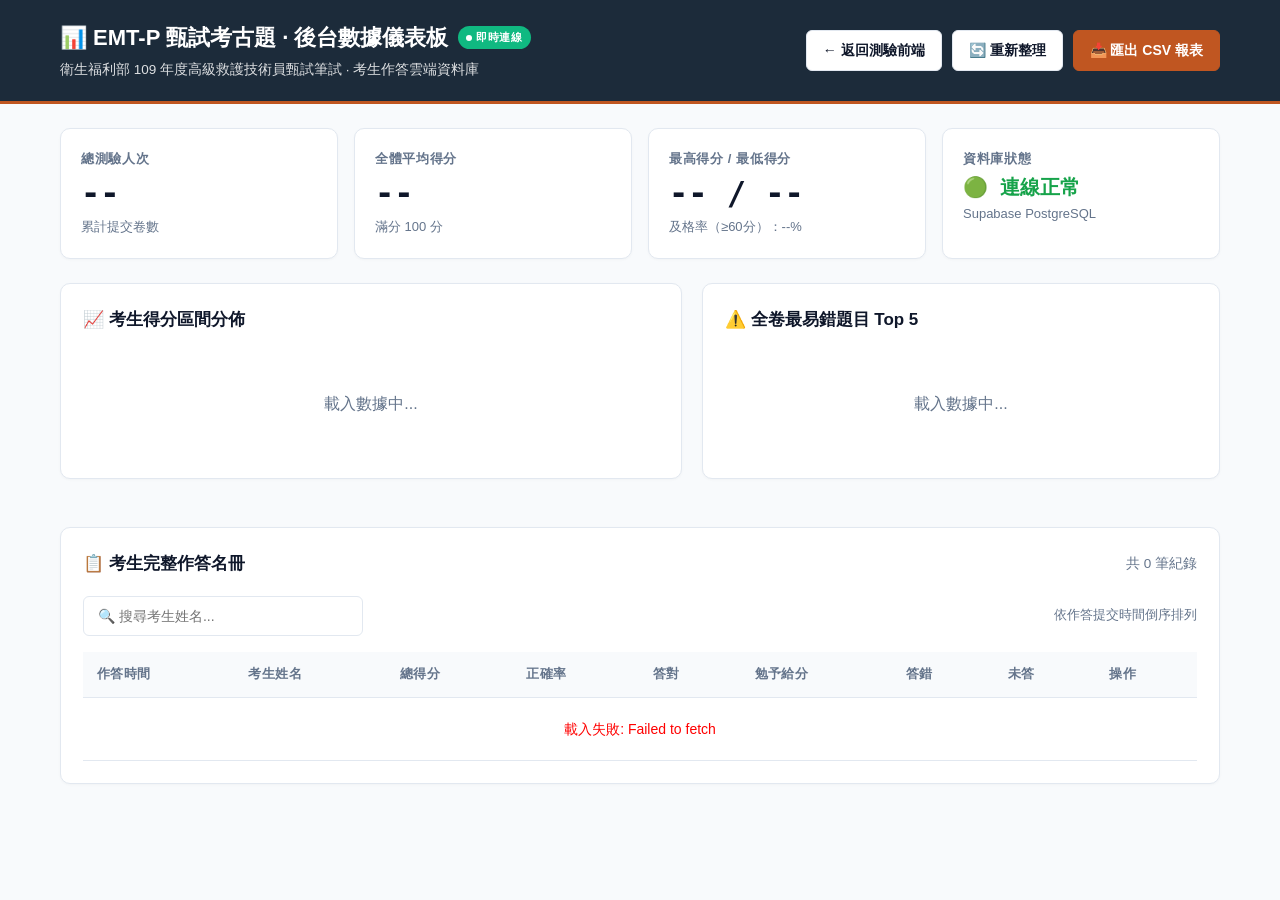
==== dashboard.html @ b6e97ca0 "Deploy dashboard.html for GitHub Pages" ====
<!DOCTYPE html>
<html lang="zh-Hant">
<head>
<meta charset="UTF-8">
<meta name="viewport" content="width=device-width, initial-scale=1">
<title>EMT-P 測驗後台儀表板 · 考生數據統計</title>
<style>
:root {
  --paper: #f8fafc;
  --card: #ffffff;
  --ink: #0f172a;
  --ink-soft: #64748b;
  --line: #e2e8f0;
  --accent: #c05621;
  --accent-soft: #e08a5a;
  --accent-light: #fff7ed;
  --ok: #16a34a;
  --ok-bg: #dcfce7;
  --alt: #ca8a04;
  --alt-bg: #fef9c3;
  --bad: #dc2626;
  --bad-bg: #fee2e2;
  --primary: #2563eb;
  --primary-light: #eff6ff;
}
* { box-sizing: border-box; }
body {
  margin: 0;
  background: var(--paper);
  color: var(--ink);
  font-family: -apple-system, BlinkMacSystemFont, "Segoe UI", Roboto, "Noto Sans TC", sans-serif;
  line-height: 1.6;
}
.wrap { max-width: 1200px; margin: 0 auto; padding: 0 20px; }

/* Top Header */
.header {
  background: #1c2b3a;
  color: #fff;
  padding: 20px 0;
  border-bottom: 3px solid var(--accent);
}
.header-row {
  display: flex;
  justify-content: space-between;
  align-items: center;
  flex-wrap: wrap;
  gap: 16px;
}
.header h1 {
  margin: 0;
  font-size: 22px;
  display: flex;
  align-items: center;
  gap: 10px;
}
.badge-live {
  background: #10b981;
  color: #fff;
  font-size: 11px;
  font-weight: 700;
  padding: 3px 8px;
  border-radius: 12px;
  letter-spacing: .05em;
  display: inline-flex;
  align-items: center;
  gap: 4px;
}
.badge-live::before {
  content: '';
  width: 6px;
  height: 6px;
  background: #fff;
  border-radius: 50%;
  display: inline-block;
  animation: pulse 1.5s infinite;
}
@keyframes pulse {
  0%, 100% { opacity: 1; transform: scale(1); }
  50% { opacity: 0.4; transform: scale(0.8); }
}
.header-actions {
  display: flex;
  gap: 10px;
}
.btn {
  font: inherit;
  font-size: 14px;
  font-weight: 600;
  padding: 8px 16px;
  border-radius: 6px;
  cursor: pointer;
  border: 1px solid var(--line);
  background: #fff;
  color: var(--ink);
  display: inline-flex;
  align-items: center;
  gap: 6px;
  text-decoration: none;
  transition: .15s;
}
.btn:hover { background: #f1f5f9; }
.btn.primary { background: var(--accent); color: #fff; border-color: var(--accent); }
.btn.primary:hover { background: #a8471a; }

/* Metrics Cards */
.metrics-grid {
  display: grid;
  grid-template-columns: repeat(auto-fit, minmax(220px, 1fr));
  gap: 16px;
  margin: 24px 0;
}
.metric-card {
  background: var(--card);
  border: 1px solid var(--line);
  border-radius: 10px;
  padding: 20px;
  box-shadow: 0 1px 3px rgba(0,0,0,0.03);
}
.metric-title {
  font-size: 13px;
  font-weight: 600;
  color: var(--ink-soft);
  text-transform: uppercase;
  letter-spacing: .05em;
  margin-bottom: 6px;
}
.metric-val {
  font-size: 32px;
  font-weight: 800;
  color: var(--ink);
  font-family: ui-monospace, Menlo, monospace;
  line-height: 1.1;
}
.metric-sub {
  font-size: 13px;
  color: var(--ink-soft);
  margin-top: 6px;
}

/* Sections & Grid */
.charts-grid {
  display: grid;
  grid-template-columns: 1.2fr 1fr;
  gap: 20px;
  margin-bottom: 24px;
}
@media (max-width: 900px) {
  .charts-grid { grid-template-columns: 1fr; }
}
.panel {
  background: var(--card);
  border: 1px solid var(--line);
  border-radius: 10px;
  padding: 22px;
  box-shadow: 0 1px 3px rgba(0,0,0,0.03);
  margin-bottom: 24px;
}
.panel-header {
  display: flex;
  justify-content: space-between;
  align-items: center;
  margin-bottom: 18px;
}
.panel-title {
  margin: 0;
  font-size: 17px;
  font-weight: 700;
  color: var(--ink);
  display: flex;
  align-items: center;
  gap: 8px;
}

/* Score Distribution Bar Chart (CSS-based) */
.dist-chart {
  display: flex;
  flex-direction: column;
  gap: 12px;
}
.dist-row {
  display: flex;
  align-items: center;
  gap: 12px;
  font-size: 13.5px;
}
.dist-label {
  width: 90px;
  font-weight: 600;
  color: var(--ink-soft);
  text-align: right;
  flex-none: true;
}
.dist-bar-track {
  flex: 1;
  background: #f1f5f9;
  height: 24px;
  border-radius: 4px;
  overflow: hidden;
  display: flex;
}
.dist-bar-fill {
  background: var(--accent);
  height: 100%;
  border-radius: 4px;
  transition: width .4s ease;
  display: flex;
  align-items: center;
  justify-content: flex-end;
  padding-right: 8px;
  color: #fff;
  font-size: 12px;
  font-weight: 700;
}
.dist-count {
  width: 60px;
  font-family: ui-monospace, Menlo, monospace;
  font-weight: 700;
  color: var(--ink);
}

/* Hardest Questions Ranking */
.ranking-list {
  display: flex;
  flex-direction: column;
  gap: 8px;
  max-height: 280px;
  overflow-y: auto;
}
.ranking-item {
  display: flex;
  justify-content: space-between;
  align-items: center;
  padding: 8px 12px;
  background: #f8fafc;
  border: 1px solid var(--line);
  border-radius: 6px;
  font-size: 14px;
}
.ranking-item-left {
  display: flex;
  align-items: center;
  gap: 10px;
}
.rank-badge {
  width: 22px;
  height: 22px;
  background: #cbd5e1;
  color: #fff;
  border-radius: 50%;
  display: flex;
  align-items: center;
  justify-content: center;
  font-size: 12px;
  font-weight: 700;
}
.rank-badge.top1 { background: #ef4444; }
.rank-badge.top2 { background: #f97316; }
.rank-badge.top3 { background: #eab308; }
.wrong-rate {
  font-family: ui-monospace, Menlo, monospace;
  font-weight: 700;
  color: var(--bad);
}

/* Submissions Table */
.toolbar-row {
  display: flex;
  justify-content: space-between;
  align-items: center;
  gap: 12px;
  flex-wrap: wrap;
  margin-bottom: 16px;
}
.search-input {
  padding: 8px 14px;
  border: 1px solid var(--line);
  border-radius: 6px;
  font: inherit;
  font-size: 14px;
  width: 280px;
  max-width: 100%;
  outline: none;
}
.search-input:focus { border-color: var(--accent); }

.table-responsive {
  overflow-x: auto;
}
table.data-table {
  width: 100%;
  border-collapse: collapse;
  font-size: 14px;
  text-align: left;
}
table.data-table th, table.data-table td {
  padding: 12px 14px;
  border-bottom: 1px solid var(--line);
}
table.data-table th {
  background: #f8fafc;
  color: var(--ink-soft);
  font-weight: 600;
  font-size: 13px;
  text-transform: uppercase;
  letter-spacing: .03em;
}
table.data-table tr:hover td { background: #f8fafc; }
.tag-score {
  font-family: ui-monospace, Menlo, monospace;
  font-weight: 700;
  font-size: 15px;
}
.tag-score.pass { color: var(--ok); }
.tag-score.fail { color: var(--bad); }

.pill {
  font-size: 12px;
  padding: 2px 8px;
  border-radius: 12px;
  font-weight: 600;
}
.pill-ok { background: var(--ok-bg); color: var(--ok); }
.pill-alt { background: var(--alt-bg); color: var(--alt); }
.pill-bad { background: var(--bad-bg); color: var(--bad); }

/* Modal */
.modal-overlay {
  position: fixed;
  inset: 0;
  background: rgba(0,0,0,0.5);
  display: flex;
  align-items: center;
  justify-content: center;
  padding: 20px;
  z-index: 1000;
}
.modal-overlay.hidden { display: none; }
.modal-content {
  background: #fff;
  border-radius: 10px;
  width: 100%;
  max-width: 700px;
  max-height: 85vh;
  display: flex;
  flex-direction: column;
  box-shadow: 0 10px 25px rgba(0,0,0,0.2);
}
.modal-header {
  padding: 16px 20px;
  border-bottom: 1px solid var(--line);
  display: flex;
  justify-content: space-between;
  align-items: center;
}
.modal-body {
  padding: 20px;
  overflow-y: auto;
  font-size: 14px;
}
.modal-close {
  background: none;
  border: none;
  font-size: 22px;
  cursor: pointer;
  color: var(--ink-soft);
}
.picks-grid {
  display: grid;
  grid-template-columns: repeat(auto-fill, minmax(70px, 1fr));
  gap: 8px;
  margin-top: 14px;
}
.pick-cell {
  border: 1px solid var(--line);
  padding: 6px;
  border-radius: 6px;
  text-align: center;
  font-family: ui-monospace, Menlo, monospace;
}
.pick-cell .q-no { font-size: 11px; color: var(--ink-soft); }
.pick-cell .q-ans { font-size: 14px; font-weight: 700; }
.pick-cell.is-ok { background: var(--ok-bg); border-color: #86efac; color: var(--ok); }
.pick-cell.is-alt { background: var(--alt-bg); border-color: #fde047; color: var(--alt); }
.pick-cell.is-bad { background: var(--bad-bg); border-color: #fca5a5; color: var(--bad); }
.pick-cell.is-none { background: #f1f5f9; color: #94a3b8; }

.empty-state {
  text-align: center;
  padding: 40px 20px;
  color: var(--ink-soft);
}
</style>
</head>
<body>

<header class="header">
  <div class="wrap header-row">
    <div>
      <h1>📊 EMT-P 甄試考古題 · 後台數據儀表板 <span class="badge-live">即時連線</span></h1>
      <p style="margin: 4px 0 0; font-size: 13.5px; opacity: 0.85;">衛生福利部 109 年度高級救護技術員甄試筆試 · 考生作答雲端資料庫</p>
    </div>
    <div class="header-actions">
      <a href="index.html" class="btn">← 返回測驗前端</a>
      <button type="button" id="btn-refresh" class="btn">🔄 重新整理</button>
      <button type="button" id="btn-export-csv" class="btn primary">📥 匯出 CSV 報表</button>
    </div>
  </div>
</header>

<main class="wrap">

  <!-- Summary Cards -->
  <section class="metrics-grid">
    <div class="metric-card">
      <div class="metric-title">總測驗人次</div>
      <div class="metric-val" id="val-total-count">--</div>
      <div class="metric-sub">累計提交卷數</div>
    </div>
    <div class="metric-card">
      <div class="metric-title">全體平均得分</div>
      <div class="metric-val" id="val-avg-score">--</div>
      <div class="metric-sub">滿分 100 分</div>
    </div>
    <div class="metric-card">
      <div class="metric-title">最高得分 / 最低得分</div>
      <div class="metric-val" id="val-min-max">-- / --</div>
      <div class="metric-sub" id="val-pass-rate">及格率（≥60分）：--%</div>
    </div>
    <div class="metric-card">
      <div class="metric-title">資料庫狀態</div>
      <div class="metric-val" style="font-size: 20px; color: var(--ok); margin-top: 6px;">🟢 連線正常</div>
      <div class="metric-sub">Supabase PostgreSQL</div>
    </div>
  </section>

  <!-- Charts & Analytics -->
  <section class="charts-grid">
    <div class="panel">
      <div class="panel-header">
        <h2 class="panel-title">📈 考生得分區間分佈</h2>
      </div>
      <div class="dist-chart" id="dist-chart">
        <div class="empty-state">載入數據中...</div>
      </div>
    </div>

    <div class="panel">
      <div class="panel-header">
        <h2 class="panel-title">⚠️ 全卷最易錯題目 Top 5</h2>
      </div>
      <div class="ranking-list" id="hardest-list">
        <div class="empty-state">載入數據中...</div>
      </div>
    </div>
  </section>

  <!-- Detailed Examinee Table -->
  <section class="panel">
    <div class="panel-header">
      <h2 class="panel-title">📋 考生完整作答名冊</h2>
      <span style="font-size: 13.5px; color: var(--ink-soft);" id="table-count-label">共 0 筆紀錄</span>
    </div>

    <div class="toolbar-row">
      <input type="text" id="search-input" class="search-input" placeholder="🔍 搜尋考生姓名..." />
      <div style="font-size: 13px; color: var(--ink-soft);">
        依作答提交時間倒序排列
      </div>
    </div>

    <div class="table-responsive">
      <table class="data-table">
        <thead>
          <tr>
            <th>作答時間</th>
            <th>考生姓名</th>
            <th>總得分</th>
            <th>正確率</th>
            <th>答對</th>
            <th>勉予給分</th>
            <th>答錯</th>
            <th>未答</th>
            <th>操作</th>
          </tr>
        </thead>
        <tbody id="submissions-tbody">
          <tr><td colspan="9" class="empty-state">載入中...</td></tr>
        </tbody>
      </table>
    </div>
  </section>

</main>

<!-- Details Modal -->
<div id="detail-modal" class="modal-overlay hidden">
  <div class="modal-content">
    <div class="modal-header">
      <h3 id="modal-title" style="margin: 0;">考生作答明細</h3>
      <button type="button" class="modal-close" id="modal-close">&times;</button>
    </div>
    <div class="modal-body">
      <div id="modal-summary" style="margin-bottom: 16px; background: #f8fafc; padding: 12px; border-radius: 8px;"></div>
      <h4 style="margin: 0 0 6px;">全 100 題作答矩陣 (點選題目可對照)：</h4>
      <div style="display: flex; gap: 10px; font-size: 12px; margin-bottom: 10px;">
        <span class="pill pill-ok">■ 完全答對</span>
        <span class="pill pill-alt">■ 勉予給分</span>
        <span class="pill pill-bad">■ 答錯</span>
        <span class="pill" style="background:#f1f5f9; color:#64748b;">■ 未作答</span>
      </div>
      <div id="modal-picks-grid" class="picks-grid"></div>
    </div>
  </div>
</div>

<script src="questions-data.js"></script>
<script>
'use strict';

const SUPABASE_CONFIG = {
  url: 'https://bqonwayoxmzdqmbmvfrv.supabase.co',
  anonKey: 'sb_publishable_LvitwPetqbj1dgROZMrdqA_NohAGmUX'
};

const OFFICIAL_DATA = window.KHB_EMTP_QUIZ ? window.KHB_EMTP_QUIZ.years['109'] : null;
let allSubmissions = [];

const $ = (id) => document.getElementById(id);

async function fetchSubmissions() {
  try {
    const url = `${SUPABASE_CONFIG.url}/rest/v1/quiz_submissions?select=*&order=created_at.desc`;
    const resp = await fetch(url, {
      headers: {
        'apikey': SUPABASE_CONFIG.anonKey,
        'Authorization': `Bearer ${SUPABASE_CONFIG.anonKey}`,
        'Accept': 'application/json'
      }
    });
    if (!resp.ok) throw new Error(`HTTP ${resp.status}`);
    allSubmissions = await resp.json();
    renderAll();
  } catch (err) {
    console.error('Fetch error:', err);
    $('submissions-tbody').innerHTML = `<tr><td colspan="9" style="text-align:center; color:red; padding: 20px;">載入失敗: ${err.message}</td></tr>`;
  }
}

function renderAll() {
  renderMetrics();
  renderDistribution();
  renderHardestQuestions();
  renderTable(allSubmissions);
}

function renderMetrics() {
  const count = allSubmissions.length;
  $('val-total-count').textContent = count;
  if (count === 0) {
    $('val-avg-score').textContent = '0';
    $('val-min-max').textContent = '0 / 0';
    $('val-pass-rate').textContent = '及格率：0%';
    return;
  }
  const scores = allSubmissions.map(s => Number(s.total_score) || 0);
  const sum = scores.reduce((a, b) => a + b, 0);
  const avg = (sum / count).toFixed(1);
  const max = Math.max(...scores);
  const min = Math.min(...scores);
  const passCount = scores.filter(s => s >= 60).length;
  const passRate = Math.round((passCount / count) * 100);

  $('val-avg-score').textContent = avg;
  $('val-min-max').textContent = `${max} / ${min}`;
  $('val-pass-rate').textContent = `及格率（≥60分）：${passRate}%（${passCount}/${count} 人）`;
}

function renderDistribution() {
  const bins = [
    { label: '90 ~ 100 分', min: 90, max: 100, count: 0 },
    { label: '80 ~ 89 分',  min: 80, max: 89,  count: 0 },
    { label: '70 ~ 79 分',  min: 70, max: 79,  count: 0 },
    { label: '60 ~ 69 分',  min: 60, max: 69,  count: 0 },
    { label: '60 分以下',   min: 0,  max: 59,  count: 0 },
  ];

  allSubmissions.forEach(s => {
    const sc = Number(s.total_score) || 0;
    for (const b of bins) {
      if (sc >= b.min && sc <= b.max) {
        b.count++;
        break;
      }
    }
  });

  const total = allSubmissions.length || 1;
  const html = bins.map(b => {
    const pct = Math.round((b.count / total) * 100);
    return `
      <div class="dist-row">
        <span class="dist-label">${b.label}</span>
        <div class="dist-bar-track">
          <div class="dist-bar-fill" style="width: ${Math.max(pct, b.count > 0 ? 8 : 0)}%;">
            ${b.count > 0 ? `${b.count} 人` : ''}
          </div>
        </div>
        <span class="dist-count">${pct}%</span>
      </div>
    `;
  }).join('');

  $('dist-chart').innerHTML = html;
}

function renderHardestQuestions() {
  if (!OFFICIAL_DATA || allSubmissions.length === 0) {
    $('hardest-list').innerHTML = '<div class="empty-state">尚無足夠作答統計數據</div>';
    return;
  }

  const questions = OFFICIAL_DATA.questions;
  const questionMistakes = {}; // { '109-001': count }

  allSubmissions.forEach(sub => {
    const picks = sub.picks || {};
    questions.forEach(q => {
      const p = picks[q.id];
      const isOk = q.answer.includes(p);
      const isAlt = q.acceptedAltAll || (q.acceptedAlt || []).includes(p);
      if (!isOk && !isAlt) {
        questionMistakes[q.id] = (questionMistakes[q.id] || 0) + 1;
      }
    });
  });

  const sorted = Object.entries(questionMistakes)
    .sort((a, b) => b[1] - a[1])
    .slice(0, 5);

  if (sorted.length === 0) {
    $('hardest-list').innerHTML = '<div class="empty-state">所有題目均全對！</div>';
    return;
  }

  const html = sorted.map(([qid, wrongCount], idx) => {
    const q = questions.find(item => item.id === qid);
    const rate = Math.round((wrongCount / allSubmissions.length) * 100);
    const rankClass = idx === 0 ? 'top1' : idx === 1 ? 'top2' : idx === 2 ? 'top3' : '';
    const stemPreview = q ? q.stem.substring(0, 36).replace(/\n/g, ' ') + '...' : '';
    return `
      <div class="ranking-item">
        <div class="ranking-item-left">
          <span class="rank-badge ${rankClass}">${idx + 1}</span>
          <div>
            <b>第 ${q ? q.no : qid} 題</b>
            <span style="font-size: 12.5px; color: var(--ink-soft); display: block;">${stemPreview}</span>
          </div>
        </div>
        <span class="wrong-rate">答錯率 ${rate}% (${wrongCount}人)</span>
      </div>
    `;
  }).join('');

  $('hardest-list').innerHTML = html;
}

function renderTable(list) {
  $('table-count-label').textContent = `共 ${list.length} 筆紀錄`;
  if (list.length === 0) {
    $('submissions-tbody').innerHTML = '<tr><td colspan="9" class="empty-state">無符合搜尋條件的考生紀錄</td></tr>';
    return;
  }

  const rows = list.map(item => {
    const dt = item.created_at ? item.created_at.replace('T', ' ').substring(0, 19) : '--';
    const score = Number(item.total_score) || 0;
    const isPass = score >= 60;
    return `
      <tr>
        <td style="font-family: ui-monospace, Menlo, monospace; font-size: 13px; color: var(--ink-soft);">${dt}</td>
        <td><b>${escapeHtml(item.examinee_name || '未具名')}</b></td>
        <td><span class="tag-score ${isPass ? 'pass' : 'fail'}">${score} 分</span></td>
        <td>${item.pass_rate || 0}%</td>
        <td><span class="pill pill-ok">${item.ok_count || 0}</span></td>
        <td><span class="pill pill-alt">${item.alt_count || 0}</span></td>
        <td><span class="pill pill-bad">${item.bad_count || 0}</span></td>
        <td><span style="color: #94a3b8;">${item.unanswered_count || 0}</span></td>
        <td><button type="button" class="btn" style="padding: 4px 10px; font-size: 12px;" onclick="openDetail('${item.id}')">🔍 查看明細</button></td>
      </tr>
    `;
  }).join('');

  $('submissions-tbody').innerHTML = rows;
}

function openDetail(id) {
  const item = allSubmissions.find(s => s.id === id);
  if (!item) return;

  $('modal-title').textContent = `考生作答明細 · ${item.examinee_name || '未具名'}`;
  $('modal-summary').innerHTML = `
    <div style="display: flex; gap: 20px; flex-wrap: wrap;">
      <div><b>提交時間：</b>${item.created_at ? item.created_at.replace('T', ' ').substring(0, 19) : '--'}</div>
      <div><b>測驗成績：</b><span style="color: var(--accent); font-weight: 700; font-size: 16px;">${item.total_score} 分</span></div>
      <div><b>正確率：</b>${item.pass_rate}%</div>
      <div><b>答對：</b>${item.ok_count} 題 ｜ <b>勉予：</b>${item.alt_count} 題 ｜ <b>答錯：</b>${item.bad_count} 題 ｜ <b>未答：</b>${item.unanswered_count} 題</div>
    </div>
  `;

  if (OFFICIAL_DATA) {
    const picks = item.picks || {};
    const cells = OFFICIAL_DATA.questions.map(q => {
      const pick = picks[q.id];
      let cls = 'is-none';
      let statusText = '未答';
      if (pick) {
        if (q.answer.includes(pick)) {
          cls = 'is-ok';
          statusText = pick;
        } else if (q.acceptedAltAll || (q.acceptedAlt || []).includes(pick)) {
          cls = 'is-alt';
          statusText = `${pick} (勉)`;
        } else {
          cls = 'is-bad';
          statusText = pick;
        }
      }
      return `
        <div class="pick-cell ${cls}" title="第 ${q.no} 題 | 正解: ${q.answer.join(',')}">
          <div class="q-no">Q${q.no}</div>
          <div class="q-ans">${statusText}</div>
        </div>
      `;
    }).join('');
    $('modal-picks-grid').innerHTML = cells;
  }

  $('detail-modal').classList.remove('hidden');
}

function exportCsv() {
  if (allSubmissions.length === 0) {
    alert('目前尚無資料可匯出！');
    return;
  }
  let csv = "\uFEFF作答時間,考生姓名,測驗年度,總得分,正確率(%),官方正解數,勉予給分,答錯題數,未作答題數\n";
  allSubmissions.forEach(r => {
    const time = (r.created_at || '').replace('T', ' ').substring(0, 19);
    const name = `"${(r.examinee_name || '未具名').replace(/"/g, '""')}"`;
    csv += `${time},${name},${r.year || '109'},${r.total_score || 0},${r.pass_rate || 0},${r.ok_count || 0},${r.alt_count || 0},${r.bad_count || 0},${r.unanswered_count || 0}\n`;
  });

  const blob = new Blob([csv], { type: 'text/csv;charset=utf-8;' });
  const url = URL.createObjectURL(blob);
  const a = document.createElement('a');
  a.href = url;
  a.download = `EMT-P_109_考生作答名冊_${new Date().toISOString().slice(0,10)}.csv`;
  document.body.appendChild(a);
  a.click();
  document.body.removeChild(a);
}

function escapeHtml(s) {
  return String(s).replace(/[&<>"']/g, c => ({ '&': '&amp;', '<': '&lt;', '>': '&gt;', '"': '&quot;', "'": '&#39;' }[c]));
}

// 搜尋過濾
$('search-input').addEventListener('input', (e) => {
  const kw = e.target.value.trim().toLowerCase();
  if (!kw) {
    renderTable(allSubmissions);
    return;
  }
  const filtered = allSubmissions.filter(s => (s.examinee_name || '').toLowerCase().includes(kw));
  renderTable(filtered);
});

$('btn-refresh').onclick = fetchSubmissions;
$('btn-export-csv').onclick = exportCsv;
$('modal-close').onclick = () => $('detail-modal').classList.add('hidden');
$('detail-modal').onclick = (e) => {
  if (e.target === $('detail-modal')) $('detail-modal').classList.add('hidden');
};

fetchSubmissions();
</script>
</body>
</html>
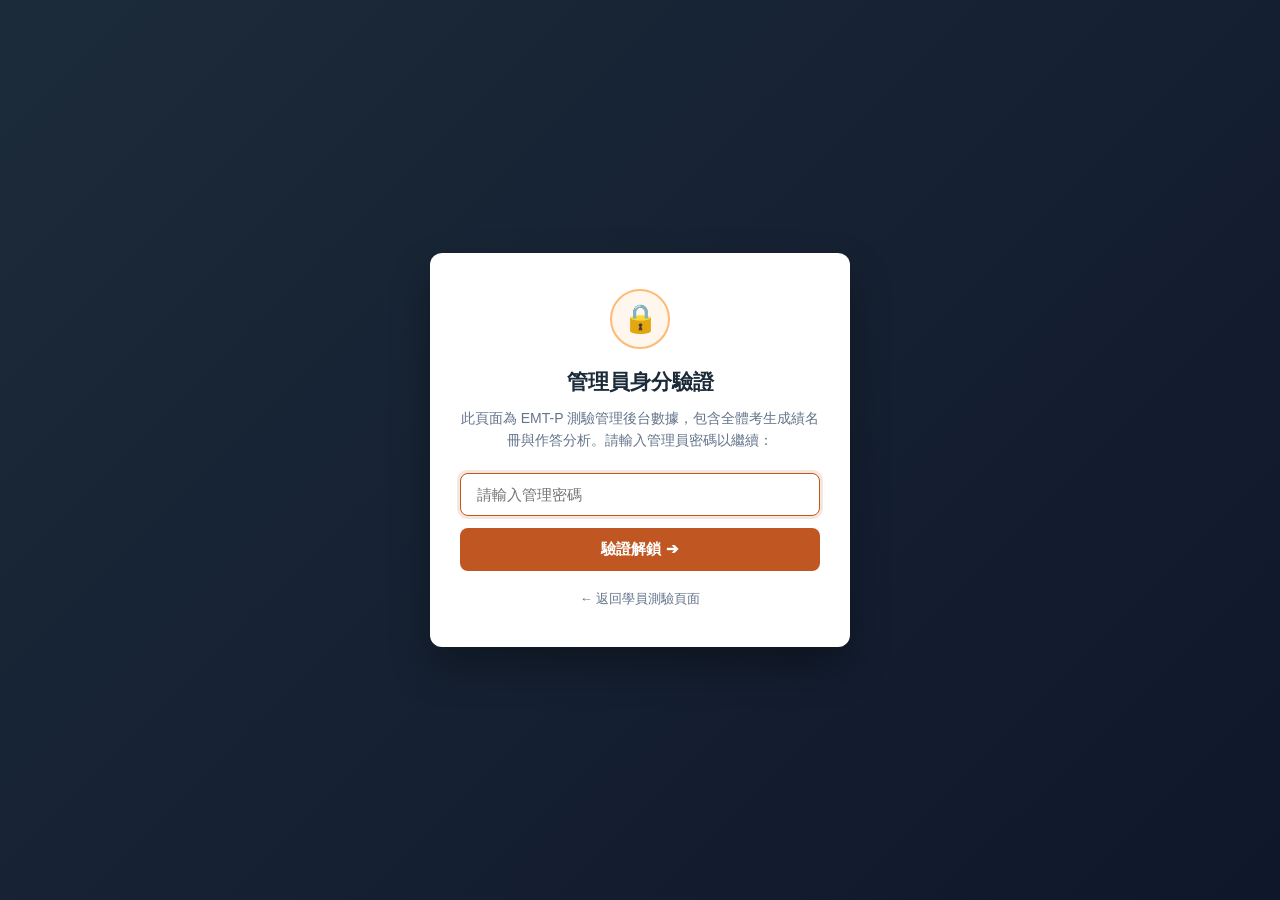
==== commit 38f452c7: "Deploy dashboard.html for GitHub Pages" ====
--- a/dashboard.html
+++ b/dashboard.html
@@ -30,8 +30,105 @@
   color: var(--ink);
   font-family: -apple-system, BlinkMacSystemFont, "Segoe UI", Roboto, "Noto Sans TC", sans-serif;
   line-height: 1.6;
-}
+  min-height: 100vh;
+}
+.hidden { display: none !important; }
 .wrap { max-width: 1200px; margin: 0 auto; padding: 0 20px; }
+
+/* 密碼驗證鎖 Gate */
+.auth-wrapper {
+  display: flex;
+  align-items: center;
+  justify-content: center;
+  min-height: 100vh;
+  padding: 20px;
+  background: linear-gradient(135deg, #1c2b3a 0%, #0f172a 100%);
+}
+.auth-box {
+  background: #ffffff;
+  border-radius: 12px;
+  box-shadow: 0 20px 40px rgba(0,0,0,0.3);
+  width: 100%;
+  max-width: 420px;
+  padding: 36px 30px;
+  text-align: center;
+  animation: fadeIn 0.3s ease;
+}
+@keyframes fadeIn {
+  from { opacity: 0; transform: translateY(-8px); }
+  to { opacity: 1; transform: translateY(0); }
+}
+.auth-icon {
+  width: 60px;
+  height: 60px;
+  background: #fff7ed;
+  border: 2px solid #fdba74;
+  border-radius: 50%;
+  display: inline-flex;
+  align-items: center;
+  justify-content: center;
+  font-size: 28px;
+  margin-bottom: 16px;
+}
+.auth-box h2 {
+  margin: 0 0 8px;
+  font-size: 21px;
+  color: #1c2b3a;
+}
+.auth-box p {
+  margin: 0 0 22px;
+  font-size: 14px;
+  color: var(--ink-soft);
+  line-height: 1.6;
+}
+.auth-form {
+  display: flex;
+  flex-direction: column;
+  gap: 12px;
+}
+.auth-input {
+  width: 100%;
+  padding: 12px 16px;
+  font-size: 15px;
+  border: 1.5px solid var(--line);
+  border-radius: 8px;
+  outline: none;
+  font-family: inherit;
+  transition: .15s;
+}
+.auth-input:focus {
+  border-color: var(--accent);
+  box-shadow: 0 0 0 3px rgba(192, 86, 33, 0.15);
+}
+.auth-btn {
+  background: var(--accent);
+  color: #fff;
+  border: none;
+  border-radius: 8px;
+  padding: 12px;
+  font-size: 15px;
+  font-weight: 700;
+  cursor: pointer;
+  transition: .15s;
+}
+.auth-btn:hover { background: #a8471a; }
+.auth-error {
+  color: var(--bad);
+  font-size: 13.5px;
+  font-weight: 600;
+  background: var(--bad-bg);
+  padding: 8px;
+  border-radius: 6px;
+  margin-top: 4px;
+}
+.auth-back {
+  display: inline-block;
+  margin-top: 18px;
+  font-size: 13px;
+  color: var(--ink-soft);
+  text-decoration: none;
+}
+.auth-back:hover { text-decoration: underline; color: var(--accent); }
 
 /* Top Header */
 .header {
@@ -82,6 +179,7 @@
 .header-actions {
   display: flex;
   gap: 10px;
+  align-items: center;
 }
 .btn {
   font: inherit;
@@ -102,6 +200,8 @@
 .btn:hover { background: #f1f5f9; }
 .btn.primary { background: var(--accent); color: #fff; border-color: var(--accent); }
 .btn.primary:hover { background: #a8471a; }
+.btn.danger { background: #fff; border-color: #fca5a5; color: var(--bad); }
+.btn.danger:hover { background: #fee2e2; }
 
 /* Metrics Cards */
 .metrics-grid {
@@ -394,122 +494,141 @@
 </head>
 <body>
 
-<header class="header">
-  <div class="wrap header-row">
-    <div>
-      <h1>📊 EMT-P 甄試考古題 · 後台數據儀表板 <span class="badge-live">即時連線</span></h1>
-      <p style="margin: 4px 0 0; font-size: 13.5px; opacity: 0.85;">衛生福利部 109 年度高級救護技術員甄試筆試 · 考生作答雲端資料庫</p>
+<!-- 密碼登入驗證層 (未輸入正確密碼前完全隱藏後台數據) -->
+<div id="auth-gate" class="auth-wrapper">
+  <div class="auth-box">
+    <div class="auth-icon">🔒</div>
+    <h2>管理員身分驗證</h2>
+    <p>此頁面為 EMT-P 測驗管理後台數據，包含全體考生成績名冊與作答分析。請輸入管理員密碼以繼續：</p>
+    <form class="auth-form" id="auth-form" onsubmit="return handleLogin(event);">
+      <input type="password" id="auth-password" class="auth-input" placeholder="請輸入管理密碼" autofocus required />
+      <button type="submit" class="auth-btn">驗證解鎖 ➔</button>
+      <div id="auth-error" class="auth-error hidden">⚠️ 密碼錯誤，請重新輸入！</div>
+    </form>
+    <a href="index.html" class="auth-back">← 返回學員測驗頁面</a>
+  </div>
+</div>
+
+<!-- 後台數據儀表板本體 (通過驗證後才顯示並讀取資料) -->
+<div id="dashboard-view" class="hidden">
+  <header class="header">
+    <div class="wrap header-row">
+      <div>
+        <h1>📊 EMT-P 甄試考古題 · 後台數據儀表板 <span class="badge-live">即時連線</span></h1>
+        <p style="margin: 4px 0 0; font-size: 13.5px; opacity: 0.85;">衛生福利部 109 年度高級救護技術員甄試筆試 · 考生作答雲端資料庫</p>
+      </div>
+      <div class="header-actions">
+        <a href="index.html" class="btn">← 返回測驗前端</a>
+        <button type="button" id="btn-refresh" class="btn">🔄 重新整理</button>
+        <button type="button" id="btn-export-csv" class="btn primary">📥 匯出 CSV 報表</button>
+        <button type="button" id="btn-logout" class="btn danger" onclick="handleLogout();">🔒 登出後台</button>
+      </div>
     </div>
-    <div class="header-actions">
-      <a href="index.html" class="btn">← 返回測驗前端</a>
-      <button type="button" id="btn-refresh" class="btn">🔄 重新整理</button>
-      <button type="button" id="btn-export-csv" class="btn primary">📥 匯出 CSV 報表</button>
-    </div>
-  </div>
-</header>
-
-<main class="wrap">
-
-  <!-- Summary Cards -->
-  <section class="metrics-grid">
-    <div class="metric-card">
-      <div class="metric-title">總測驗人次</div>
-      <div class="metric-val" id="val-total-count">--</div>
-      <div class="metric-sub">累計提交卷數</div>
-    </div>
-    <div class="metric-card">
-      <div class="metric-title">全體平均得分</div>
-      <div class="metric-val" id="val-avg-score">--</div>
-      <div class="metric-sub">滿分 100 分</div>
-    </div>
-    <div class="metric-card">
-      <div class="metric-title">最高得分 / 最低得分</div>
-      <div class="metric-val" id="val-min-max">-- / --</div>
-      <div class="metric-sub" id="val-pass-rate">及格率（≥60分）：--%</div>
-    </div>
-    <div class="metric-card">
-      <div class="metric-title">資料庫狀態</div>
-      <div class="metric-val" style="font-size: 20px; color: var(--ok); margin-top: 6px;">🟢 連線正常</div>
-      <div class="metric-sub">Supabase PostgreSQL</div>
-    </div>
-  </section>
-
-  <!-- Charts & Analytics -->
-  <section class="charts-grid">
-    <div class="panel">
+  </header>
+
+  <main class="wrap">
+
+    <!-- Summary Cards -->
+    <section class="metrics-grid">
+      <div class="metric-card">
+        <div class="metric-title">總測驗人次</div>
+        <div class="metric-val" id="val-total-count">--</div>
+        <div class="metric-sub">累計提交卷數</div>
+      </div>
+      <div class="metric-card">
+        <div class="metric-title">全體平均得分</div>
+        <div class="metric-val" id="val-avg-score">--</div>
+        <div class="metric-sub">滿分 100 分</div>
+      </div>
+      <div class="metric-card">
+        <div class="metric-title">最高得分 / 最低得分</div>
+        <div class="metric-val" id="val-min-max">-- / --</div>
+        <div class="metric-sub" id="val-pass-rate">及格率（≥60分）：--%</div>
+      </div>
+      <div class="metric-card">
+        <div class="metric-title">資料庫狀態</div>
+        <div class="metric-val" style="font-size: 20px; color: var(--ok); margin-top: 6px;">🟢 連線正常</div>
+        <div class="metric-sub">Supabase PostgreSQL</div>
+      </div>
+    </section>
+
+    <!-- Charts & Analytics -->
+    <section class="charts-grid">
+      <div class="panel">
+        <div class="panel-header">
+          <h2 class="panel-title">📈 考生得分區間分佈</h2>
+        </div>
+        <div class="dist-chart" id="dist-chart">
+          <div class="empty-state">載入數據中...</div>
+        </div>
+      </div>
+
+      <div class="panel">
+        <div class="panel-header">
+          <h2 class="panel-title">⚠️ 全卷最易錯題目 Top 5</h2>
+        </div>
+        <div class="ranking-list" id="hardest-list">
+          <div class="empty-state">載入數據中...</div>
+        </div>
+      </div>
+    </section>
+
+    <!-- Detailed Examinee Table -->
+    <section class="panel">
       <div class="panel-header">
-        <h2 class="panel-title">📈 考生得分區間分佈</h2>
-      </div>
-      <div class="dist-chart" id="dist-chart">
-        <div class="empty-state">載入數據中...</div>
-      </div>
-    </div>
-
-    <div class="panel">
-      <div class="panel-header">
-        <h2 class="panel-title">⚠️ 全卷最易錯題目 Top 5</h2>
-      </div>
-      <div class="ranking-list" id="hardest-list">
-        <div class="empty-state">載入數據中...</div>
-      </div>
-    </div>
-  </section>
-
-  <!-- Detailed Examinee Table -->
-  <section class="panel">
-    <div class="panel-header">
-      <h2 class="panel-title">📋 考生完整作答名冊</h2>
-      <span style="font-size: 13.5px; color: var(--ink-soft);" id="table-count-label">共 0 筆紀錄</span>
-    </div>
-
-    <div class="toolbar-row">
-      <input type="text" id="search-input" class="search-input" placeholder="🔍 搜尋考生姓名..." />
-      <div style="font-size: 13px; color: var(--ink-soft);">
-        依作答提交時間倒序排列
-      </div>
-    </div>
-
-    <div class="table-responsive">
-      <table class="data-table">
-        <thead>
-          <tr>
-            <th>作答時間</th>
-            <th>考生姓名</th>
-            <th>總得分</th>
-            <th>正確率</th>
-            <th>答對</th>
-            <th>勉予給分</th>
-            <th>答錯</th>
-            <th>未答</th>
-            <th>操作</th>
-          </tr>
-        </thead>
-        <tbody id="submissions-tbody">
-          <tr><td colspan="9" class="empty-state">載入中...</td></tr>
-        </tbody>
-      </table>
-    </div>
-  </section>
-
-</main>
-
-<!-- Details Modal -->
-<div id="detail-modal" class="modal-overlay hidden">
-  <div class="modal-content">
-    <div class="modal-header">
-      <h3 id="modal-title" style="margin: 0;">考生作答明細</h3>
-      <button type="button" class="modal-close" id="modal-close">&times;</button>
-    </div>
-    <div class="modal-body">
-      <div id="modal-summary" style="margin-bottom: 16px; background: #f8fafc; padding: 12px; border-radius: 8px;"></div>
-      <h4 style="margin: 0 0 6px;">全 100 題作答矩陣 (點選題目可對照)：</h4>
-      <div style="display: flex; gap: 10px; font-size: 12px; margin-bottom: 10px;">
-        <span class="pill pill-ok">■ 完全答對</span>
-        <span class="pill pill-alt">■ 勉予給分</span>
-        <span class="pill pill-bad">■ 答錯</span>
-        <span class="pill" style="background:#f1f5f9; color:#64748b;">■ 未作答</span>
-      </div>
-      <div id="modal-picks-grid" class="picks-grid"></div>
+        <h2 class="panel-title">📋 考生完整作答名冊</h2>
+        <span style="font-size: 13.5px; color: var(--ink-soft);" id="table-count-label">共 0 筆紀錄</span>
+      </div>
+
+      <div class="toolbar-row">
+        <input type="text" id="search-input" class="search-input" placeholder="🔍 搜尋考生姓名..." />
+        <div style="font-size: 13px; color: var(--ink-soft);">
+          依作答提交時間倒序排列
+        </div>
+      </div>
+
+      <div class="table-responsive">
+        <table class="data-table">
+          <thead>
+            <tr>
+              <th>作答時間</th>
+              <th>考生姓名</th>
+              <th>總得分</th>
+              <th>正確率</th>
+              <th>答對</th>
+              <th>勉予給分</th>
+              <th>答錯</th>
+              <th>未答</th>
+              <th>操作</th>
+            </tr>
+          </thead>
+          <tbody id="submissions-tbody">
+            <tr><td colspan="9" class="empty-state">載入中...</td></tr>
+          </tbody>
+        </table>
+      </div>
+    </section>
+
+  </main>
+
+  <!-- Details Modal -->
+  <div id="detail-modal" class="modal-overlay hidden">
+    <div class="modal-content">
+      <div class="modal-header">
+        <h3 id="modal-title" style="margin: 0;">考生作答明細</h3>
+        <button type="button" class="modal-close" id="modal-close">&times;</button>
+      </div>
+      <div class="modal-body">
+        <div id="modal-summary" style="margin-bottom: 16px; background: #f8fafc; padding: 12px; border-radius: 8px;"></div>
+        <h4 style="margin: 0 0 6px;">全 100 題作答矩陣 (點選題目可對照)：</h4>
+        <div style="display: flex; gap: 10px; font-size: 12px; margin-bottom: 10px;">
+          <span class="pill pill-ok">■ 完全答對</span>
+          <span class="pill pill-alt">■ 勉予給分</span>
+          <span class="pill pill-bad">■ 答錯</span>
+          <span class="pill" style="background:#f1f5f9; color:#64748b;">■ 未作答</span>
+        </div>
+        <div id="modal-picks-grid" class="picks-grid"></div>
+      </div>
     </div>
   </div>
 </div>
@@ -517,6 +636,54 @@
 <script src="questions-data.js"></script>
 <script>
 'use strict';
+
+// 預設管理員密碼雜湊值（SHA-256 of "emtp109admin"）
+const ADMIN_HASH = "0dbd96fc5980929060009cfe29c27bc52e73bb6b56c631cf22b451bd0cb42b93";
+const AUTH_KEY = "emtp_admin_session_auth";
+
+async function sha256(str) {
+  const buf = await crypto.subtle.digest("SHA-256", new TextEncoder().encode(str));
+  return Array.from(new Uint8Array(buf)).map(b => b.toString(16).padStart(2, '0')).join('');
+}
+
+async function handleLogin(e) {
+  if (e) e.preventDefault();
+  const input = document.getElementById('auth-password');
+  const errorEl = document.getElementById('auth-error');
+  const pass = input.value.trim();
+  const hashed = await sha256(pass);
+
+  if (hashed === ADMIN_HASH || pass === "emtp109admin") {
+    sessionStorage.setItem(AUTH_KEY, "authenticated");
+    errorEl.classList.add('hidden');
+    unlockDashboard();
+  } else {
+    errorEl.classList.remove('hidden');
+    input.value = '';
+    input.focus();
+  }
+  return false;
+}
+
+function handleLogout() {
+  sessionStorage.removeItem(AUTH_KEY);
+  location.reload();
+}
+
+function checkAuthOnLoad() {
+  if (sessionStorage.getItem(AUTH_KEY) === "authenticated") {
+    unlockDashboard();
+  } else {
+    document.getElementById('auth-gate').classList.remove('hidden');
+    document.getElementById('dashboard-view').classList.add('hidden');
+  }
+}
+
+function unlockDashboard() {
+  document.getElementById('auth-gate').classList.add('hidden');
+  document.getElementById('dashboard-view').classList.remove('hidden');
+  fetchSubmissions();
+}
 
 const SUPABASE_CONFIG = {
   url: 'https://bqonwayoxmzdqmbmvfrv.supabase.co',
@@ -621,7 +788,7 @@
   }
 
   const questions = OFFICIAL_DATA.questions;
-  const questionMistakes = {}; // { '109-001': count }
+  const questionMistakes = {};
 
   allSubmissions.forEach(sub => {
     const picks = sub.picks || {};
@@ -766,7 +933,6 @@
   return String(s).replace(/[&<>"']/g, c => ({ '&': '&amp;', '<': '&lt;', '>': '&gt;', '"': '&quot;', "'": '&#39;' }[c]));
 }
 
-// 搜尋過濾
 $('search-input').addEventListener('input', (e) => {
   const kw = e.target.value.trim().toLowerCase();
   if (!kw) {
@@ -784,7 +950,8 @@
   if (e.target === $('detail-modal')) $('detail-modal').classList.add('hidden');
 };
 
-fetchSubmissions();
+// 進入頁面先檢查登入狀態
+checkAuthOnLoad();
 </script>
 </body>
 </html>
